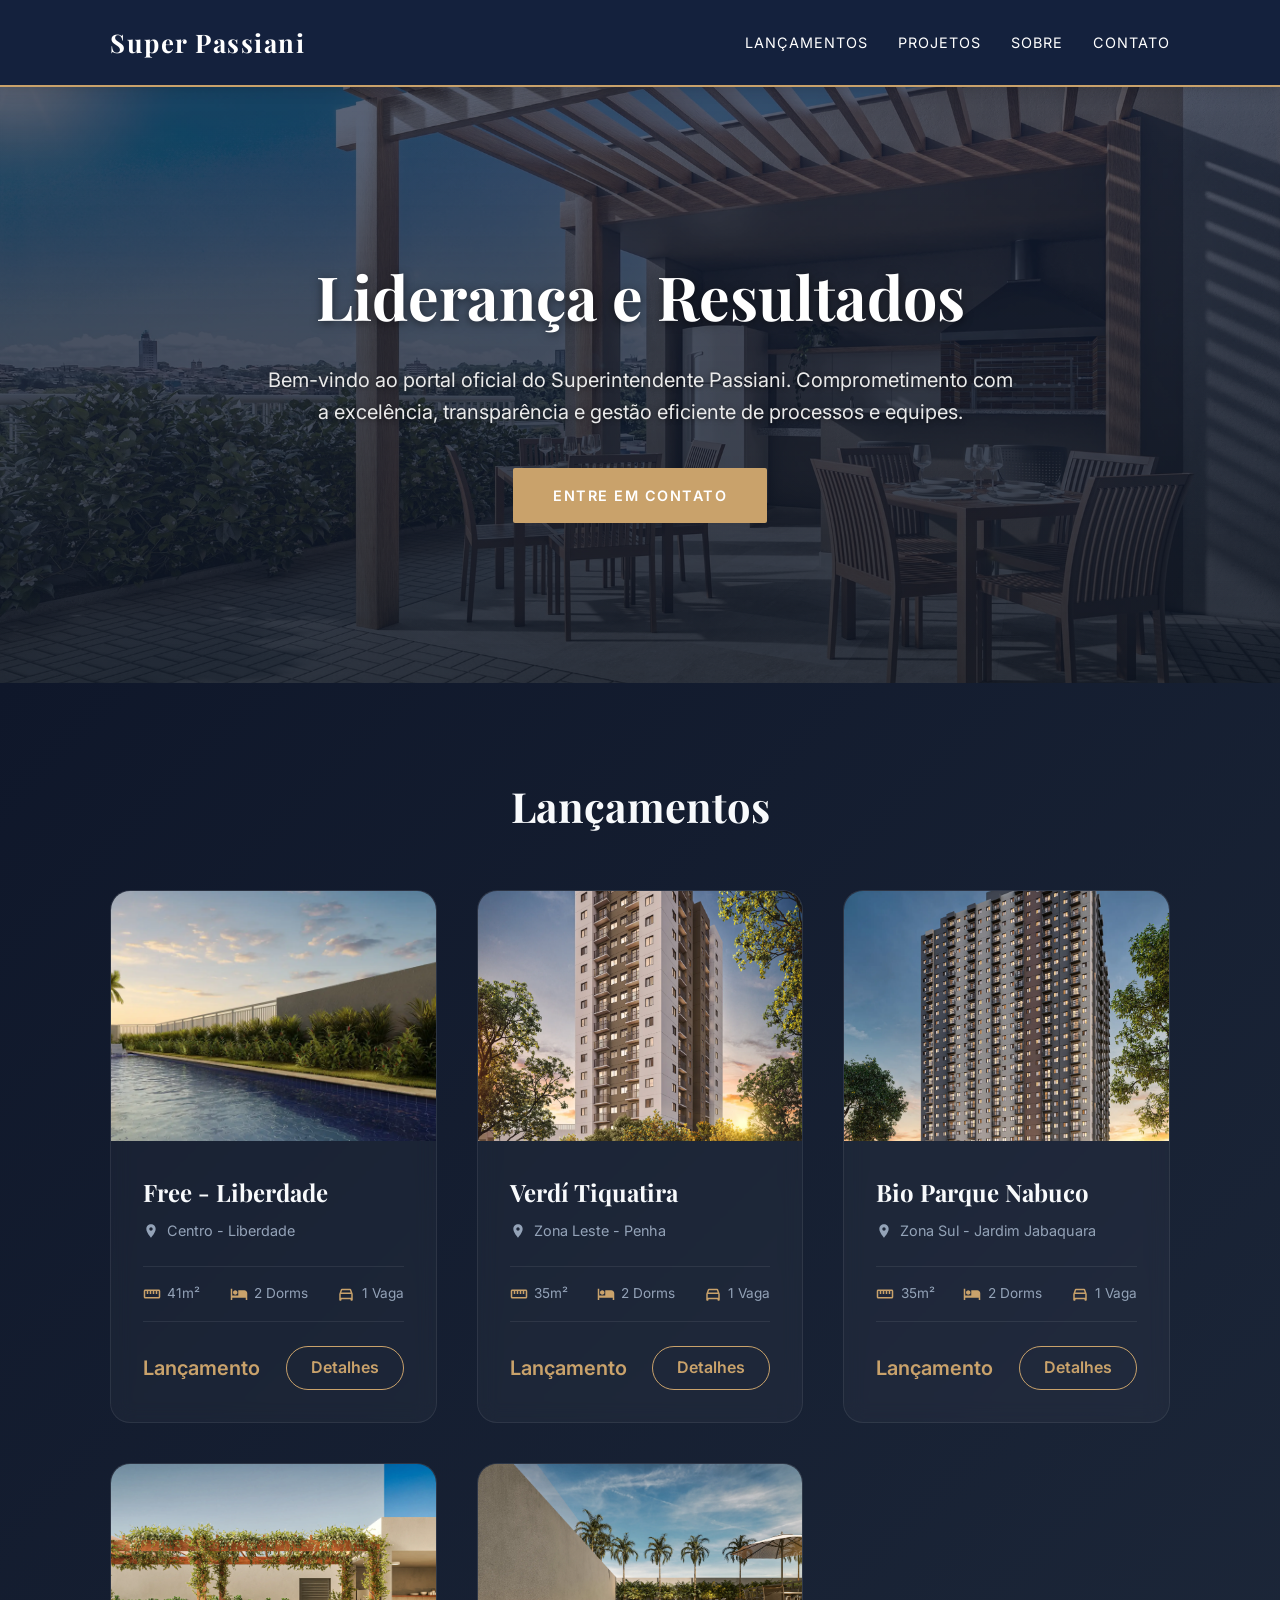
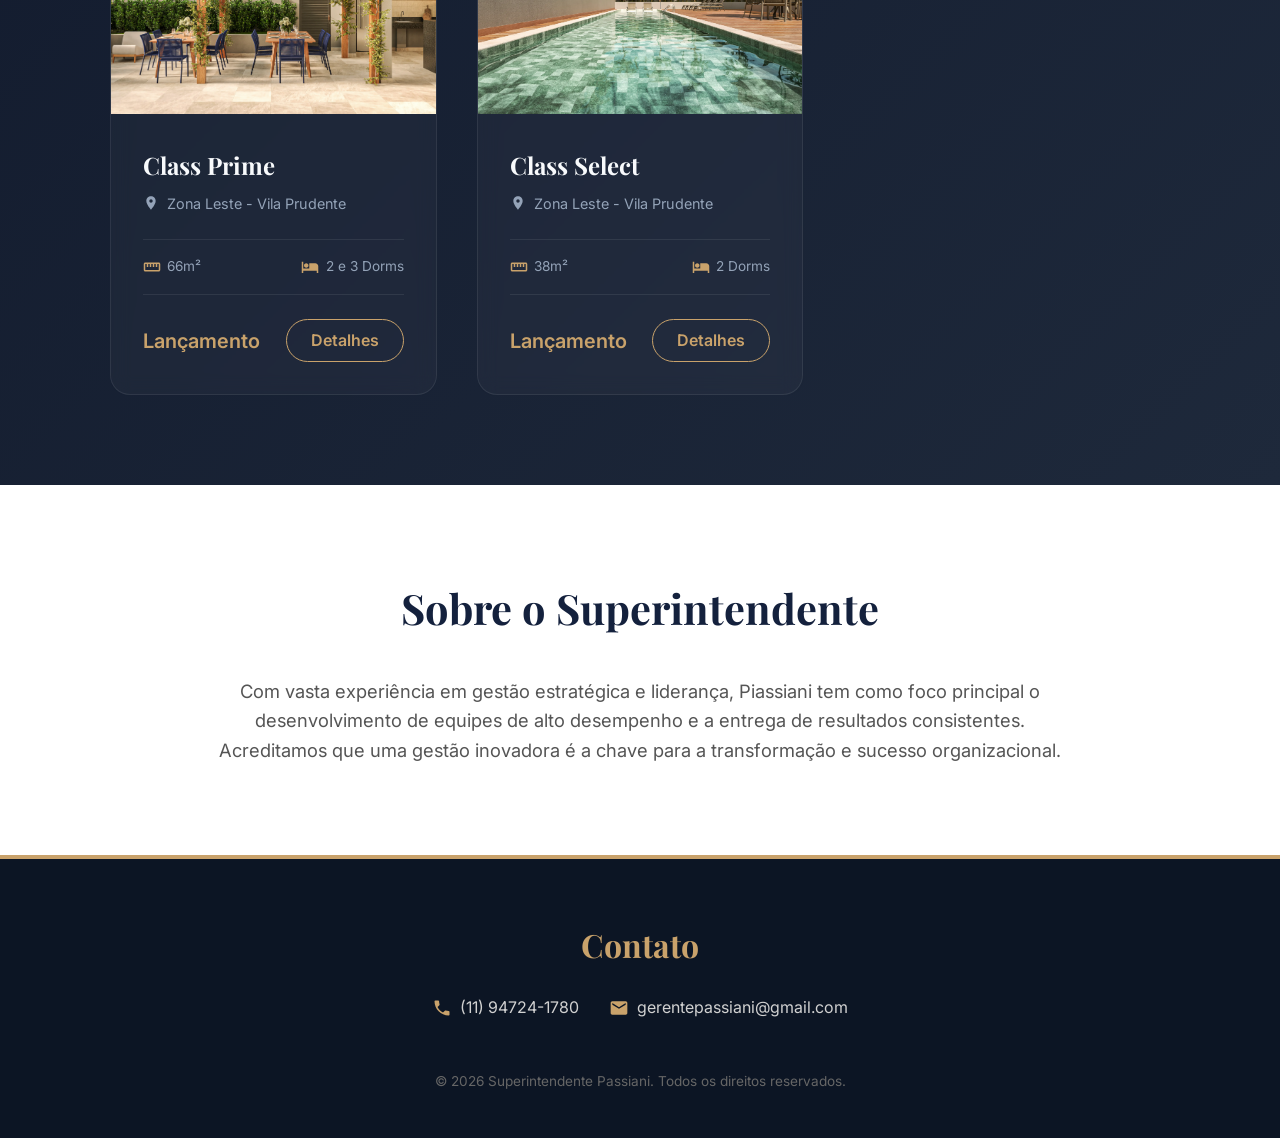
==== index.html @ 653f5a31 "Add email" ====
<!DOCTYPE html>
<html lang="pt-BR">
<head>
    <meta charset="UTF-8">
    <meta name="viewport" content="width=device-width, initial-scale=1.0">
    <title>Superintendente Passiani</title>
    <!-- Fonte moderna e profissional do Google Fonts -->
    <link href="https://fonts.googleapis.com/css2?family=Inter:wght@300;400;600;700&display=swap" rel="stylesheet">
    <link rel="stylesheet" href="css/style.css">

    <script>window.va = window.va || function () { (window.vaq = window.vaq || []).push(arguments); };</script>
    <script defer src="/_vercel/insights/script.js"></script>
</head>
<body>
    
    <header class="header">
        <div class="container">
            <div class="logo">
                <a href="index.html" style="color: inherit; text-decoration: none;">Super Passiani</a>
            </div>
            <nav class="nav">
                <ul>
                    <li><a href="#lancamentos">Lançamentos</a></li>
                    <li><a href="projetos.html">Projetos</a></li>
                    <li><a href="#sobre">Sobre</a></li>
                    <li><a href="https://wa.me/5511947241780" target="_blank">Contato</a></li>
                </ul>
            </nav>
        </div>
    </header>

    <main>
        <section id="inicio" class="hero">
            <div class="container">
                <h1>Liderança e Resultados</h1>
                <p>Bem-vindo ao portal oficial do Superintendente Passiani. Comprometimento com a excelência, transparência e gestão eficiente de processos e equipes.</p>
                <a href="https://wa.me/5511999999999" target="_blank" class="btn">Entre em Contato</a>
            </div>
        </section>

        <section id="lancamentos" class="releases">
            <div class="container">
                <h2>Lançamentos</h2>
                <div class="naaby-grid">
                <!-- Card 1 -->
                <div class="naaby-card">
                    <div style="overflow: hidden;">
                        <img src="assets/img/freeLiberdade/04.webp" alt="Residencial Bosque das Araucárias" class="naaby-card-img">
                    </div>
                    <div class="naaby-card-content">
                        <h3 class="naaby-card-title">Free - Liberdade</h3>
                        <div class="naaby-card-location">
                            <svg viewBox="0 0 24 24" width="16" height="16" fill="currentColor"><path d="M12 2C8.13 2 5 5.13 5 9c0 5.25 7 13 7 13s7-7.75 7-13c0-3.87-3.13-7-7-7zm0 9.5c-1.38 0-2.5-1.12-2.5-2.5s1.12-2.5 2.5-2.5 2.5 1.12 2.5 2.5-1.12 2.5-2.5 2.5z"/></svg>
                            Centro - Liberdade
                        </div>
                        <div class="naaby-card-features">
                            <div class="naaby-feature">
                                <svg viewBox="0 0 24 24"><path d="M21 6H3c-1.1 0-2 .9-2 2v8c0 1.1.9 2 2 2h18c1.1 0 2-.9 2-2V8c0-1.1-.9-2-2-2zm0 10H3V8h2v4h2V8h2v4h2V8h2v4h2V8h2v4h2V8h2v10z"/></svg>
                                41m²
                            </div>
                            <div class="naaby-feature">
                                <svg viewBox="0 0 24 24"><path d="M7 13c1.66 0 3-1.34 3-3S8.66 7 7 7s-3 1.34-3 3 1.34 3 3 3zm12-6h-8v7H3V5H1v15h2v-3h18v3h2v-9c0-2.21-1.79-4-4-4z"/></svg>
                                2 Dorms
                            </div>
                            <div class="naaby-feature">
                                <svg viewBox="0 0 24 24"><path d="M18.92 6.01C18.72 5.42 18.16 5 17.5 5h-11c-.66 0-1.21.42-1.42 1.01L3 12v8c0 .55.45 1 1 1h1c.55 0 1-.45 1-1v-1h12v1c0 .55.45 1 1 1h1c.55 0 1-.45 1-1v-8l-2.08-5.99zM6.85 7h10.29l1.08 3.11H5.77L6.85 7zM19 17H5v-5h14v5z"/></svg>
                                1 Vaga
                            </div>
                        </div>
                        <div class="naaby-card-footer">
                            <div class="naaby-price">Lançamento</div>
                            <a href="projetos/free-liberdade.html" class="btn-outline stretched-link">Detalhes</a>
                        </div>
                    </div>
                </div>

                <div class="naaby-card">
                    <div style="overflow: hidden;">
                        <img src="assets/img/verdiTiquatira/02.webp" alt="Residencial Bosque das Araucárias" class="naaby-card-img">
                    </div>
                    <div class="naaby-card-content">
                        <h3 class="naaby-card-title">Verdí Tiquatira</h3>
                        <div class="naaby-card-location">
                            <svg viewBox="0 0 24 24" width="16" height="16" fill="currentColor"><path d="M12 2C8.13 2 5 5.13 5 9c0 5.25 7 13 7 13s7-7.75 7-13c0-3.87-3.13-7-7-7zm0 9.5c-1.38 0-2.5-1.12-2.5-2.5s1.12-2.5 2.5-2.5 2.5 1.12 2.5 2.5-1.12 2.5-2.5 2.5z"/></svg>
                            Zona Leste - Penha
                        </div>
                        <div class="naaby-card-features">
                            <div class="naaby-feature">
                                <svg viewBox="0 0 24 24"><path d="M21 6H3c-1.1 0-2 .9-2 2v8c0 1.1.9 2 2 2h18c1.1 0 2-.9 2-2V8c0-1.1-.9-2-2-2zm0 10H3V8h2v4h2V8h2v4h2V8h2v4h2V8h2v4h2V8h2v10z"/></svg>
                                35m²
                            </div>
                            <div class="naaby-feature">
                                <svg viewBox="0 0 24 24"><path d="M7 13c1.66 0 3-1.34 3-3S8.66 7 7 7s-3 1.34-3 3 1.34 3 3 3zm12-6h-8v7H3V5H1v15h2v-3h18v3h2v-9c0-2.21-1.79-4-4-4z"/></svg>
                                2 Dorms
                            </div>
                            <div class="naaby-feature">
                                <svg viewBox="0 0 24 24"><path d="M18.92 6.01C18.72 5.42 18.16 5 17.5 5h-11c-.66 0-1.21.42-1.42 1.01L3 12v8c0 .55.45 1 1 1h1c.55 0 1-.45 1-1v-1h12v1c0 .55.45 1 1 1h1c.55 0 1-.45 1-1v-8l-2.08-5.99zM6.85 7h10.29l1.08 3.11H5.77L6.85 7zM19 17H5v-5h14v5z"/></svg>
                                1 Vaga
                            </div>
                        </div>
                        <div class="naaby-card-footer">
                            <div class="naaby-price">Lançamento</div>
                            <a href="#" class="btn-outline stretched-link">Detalhes</a>
                        </div>
                    </div>
                </div>

                <div class="naaby-card">
                    <div style="overflow: hidden;">
                        <img src="assets/img/bioParqueNabuco/01.webp" alt="Residencial Bosque das Araucárias" class="naaby-card-img">
                    </div>
                    <div class="naaby-card-content">
                        <h3 class="naaby-card-title">Bio Parque Nabuco</h3>
                        <div class="naaby-card-location">
                            <svg viewBox="0 0 24 24" width="16" height="16" fill="currentColor"><path d="M12 2C8.13 2 5 5.13 5 9c0 5.25 7 13 7 13s7-7.75 7-13c0-3.87-3.13-7-7-7zm0 9.5c-1.38 0-2.5-1.12-2.5-2.5s1.12-2.5 2.5-2.5 2.5 1.12 2.5 2.5-1.12 2.5-2.5 2.5z"/></svg>
                            Zona Sul - Jardim Jabaquara
                        </div>
                        <div class="naaby-card-features">
                            <div class="naaby-feature">
                                <svg viewBox="0 0 24 24"><path d="M21 6H3c-1.1 0-2 .9-2 2v8c0 1.1.9 2 2 2h18c1.1 0 2-.9 2-2V8c0-1.1-.9-2-2-2zm0 10H3V8h2v4h2V8h2v4h2V8h2v4h2V8h2v4h2V8h2v10z"/></svg>
                                35m²
                            </div>
                            <div class="naaby-feature">
                                <svg viewBox="0 0 24 24"><path d="M7 13c1.66 0 3-1.34 3-3S8.66 7 7 7s-3 1.34-3 3 1.34 3 3 3zm12-6h-8v7H3V5H1v15h2v-3h18v3h2v-9c0-2.21-1.79-4-4-4z"/></svg>
                                2 Dorms
                            </div>
                            <div class="naaby-feature">
                                <svg viewBox="0 0 24 24"><path d="M18.92 6.01C18.72 5.42 18.16 5 17.5 5h-11c-.66 0-1.21.42-1.42 1.01L3 12v8c0 .55.45 1 1 1h1c.55 0 1-.45 1-1v-1h12v1c0 .55.45 1 1 1h1c.55 0 1-.45 1-1v-8l-2.08-5.99zM6.85 7h10.29l1.08 3.11H5.77L6.85 7zM19 17H5v-5h14v5z"/></svg>
                                1 Vaga
                            </div>
                        </div>
                        <div class="naaby-card-footer">
                            <div class="naaby-price">Lançamento</div>
                            <a href="#" class="btn-outline stretched-link">Detalhes</a>
                        </div>
                    </div>
                </div>

                <!-- Card 2 -->
                <div class="naaby-card">
                    <div style="overflow: hidden;">
                        <img src="assets/img/classPrime/01.webp" alt="Edifício Horizonte" class="naaby-card-img">
                    </div>
                    <div class="naaby-card-content">
                        <h3 class="naaby-card-title">Class Prime</h3>
                        <div class="naaby-card-location">
                            <svg viewBox="0 0 24 24" width="16" height="16" fill="currentColor"><path d="M12 2C8.13 2 5 5.13 5 9c0 5.25 7 13 7 13s7-7.75 7-13c0-3.87-3.13-7-7-7zm0 9.5c-1.38 0-2.5-1.12-2.5-2.5s1.12-2.5 2.5-2.5 2.5 1.12 2.5 2.5-1.12 2.5-2.5 2.5z"/></svg>
                            Zona Leste - Vila Prudente
                        </div>
                        <div class="naaby-card-features">
                            <div class="naaby-feature">
                                <svg viewBox="0 0 24 24"><path d="M21 6H3c-1.1 0-2 .9-2 2v8c0 1.1.9 2 2 2h18c1.1 0 2-.9 2-2V8c0-1.1-.9-2-2-2zm0 10H3V8h2v4h2V8h2v4h2V8h2v4h2V8h2v4h2V8h2v10z"/></svg>
                                66m²
                            </div>
                            <div class="naaby-feature">
                                <svg viewBox="0 0 24 24"><path d="M7 13c1.66 0 3-1.34 3-3S8.66 7 7 7s-3 1.34-3 3 1.34 3 3 3zm12-6h-8v7H3V5H1v15h2v-3h18v3h2v-9c0-2.21-1.79-4-4-4z"/></svg>
                                2 e 3 Dorms
                            </div>
                        </div>
                        <div class="naaby-card-footer">
                            <div class="naaby-price">Lançamento</div>
                            <a href="#" class="btn-outline stretched-link">Detalhes</a>
                        </div>
                    </div>
                </div>

                <!-- Card 3 -->
                <div class="naaby-card">
                    <div style="overflow: hidden;">
                        <img src="assets/img/classSelect/03.webp" alt="Vila das Flores" class="naaby-card-img">
                    </div>
                    <div class="naaby-card-content">
                        <h3 class="naaby-card-title">Class Select</h3>
                        <div class="naaby-card-location">
                            <svg viewBox="0 0 24 24" width="16" height="16" fill="currentColor"><path d="M12 2C8.13 2 5 5.13 5 9c0 5.25 7 13 7 13s7-7.75 7-13c0-3.87-3.13-7-7-7zm0 9.5c-1.38 0-2.5-1.12-2.5-2.5s1.12-2.5 2.5-2.5 2.5 1.12 2.5 2.5-1.12 2.5-2.5 2.5z"/></svg>
                            Zona Leste - Vila Prudente
                        </div>
                        <div class="naaby-card-features">
                            <div class="naaby-feature">
                                <svg viewBox="0 0 24 24"><path d="M21 6H3c-1.1 0-2 .9-2 2v8c0 1.1.9 2 2 2h18c1.1 0 2-.9 2-2V8c0-1.1-.9-2-2-2zm0 10H3V8h2v4h2V8h2v4h2V8h2v4h2V8h2v4h2V8h2v10z"/></svg>
                                38m²
                            </div>
                            <div class="naaby-feature">
                                <svg viewBox="0 0 24 24"><path d="M7 13c1.66 0 3-1.34 3-3S8.66 7 7 7s-3 1.34-3 3 1.34 3 3 3zm12-6h-8v7H3V5H1v15h2v-3h18v3h2v-9c0-2.21-1.79-4-4-4z"/></svg>
                                2 Dorms
                            </div>
                        </div>
                        <div class="naaby-card-footer">
                            <div class="naaby-price">Lançamento</div>
                            <a href="#" class="btn-outline stretched-link">Detalhes</a>
                        </div>
                    </div>
                </div>
            </div>
            </div>
        </section>

        <section id="sobre" class="about">
            <div class="container">
                <h2>Sobre o Superintendente</h2>
                <div class="about-content">
                    <p>Com vasta experiência em gestão estratégica e liderança, Piassiani tem como foco principal o desenvolvimento de equipes de alto desempenho e a entrega de resultados consistentes. Acreditamos que uma gestão inovadora é a chave para a transformação e sucesso organizacional.</p>
                </div>
            </div>
        </section>
    </main>

    <footer id="contato" class="footer">
        <div class="container">
            <h2>Contato</h2>
            <div style="display: flex; justify-content: center; align-items: center; gap: 30px; flex-wrap: wrap; margin-bottom: 20px;">
                <div style="display: flex; align-items: center; gap: 8px;">
                    <svg viewBox="0 0 24 24" width="20" height="20" fill="#C9A26B"><path d="M6.62 10.79c1.44 2.83 3.76 5.14 6.59 6.59l2.2-2.2c.27-.27.67-.36 1.02-.24 1.12.37 2.33.57 3.57.57.55 0 1 .45 1 1V20c0 .55-.45 1-1 1-9.39 0-17-7.61-17-17 0-.55.45-1 1-1h3.5c.55 0 1 .45 1 1 0 1.25.2 2.45.57 3.57.11.35.03.74-.25 1.02l-2.2 2.2z"/></svg>
                    <a href="https://wa.me/5511947241780" target="_blank" rel="noopener noreferrer" style="color: #d1d1d1; text-decoration: none;">(11) 94724-1780</a>
                </div>
                <div style="display: flex; align-items: center; gap: 8px;">
                    <svg viewBox="0 0 24 24" width="20" height="20" fill="#C9A26B"><path d="M20 4H4c-1.1 0-1.99.9-1.99 2L2 18c0 1.1.9 2 2 2h16c1.1 0 2-.9 2-2V6c0-1.1-.9-2-2-2zm0 4l-8 5-8-5V6l8 5 8-5v2z"/></svg>
                    <a href="mailto:gerentepassiani@gmail.com" style="color: #d1d1d1; text-decoration: none;">gerentepassiani@gmail.com</a>
                </div>
            </div>
            <p>&copy; 2026 Superintendente Passiani. Todos os direitos reservados.</p>
        </div>
    </footer>

    <script src="js/script.js"></script>
</body>
</html>
---- css/style.css ----
@import url('https://fonts.googleapis.com/css2?family=Playfair+Display:ital,wght@0,500;0,600;0,700;1,500&display=swap');

/* Reset básico */
* {
    margin: 0;
    padding: 0;
    box-sizing: border-box;
}

html {
    scroll-behavior: smooth;
}

body {
    font-family: 'Inter', sans-serif;
    background-color: #f9f9f9;
    color: #333;
    line-height: 1.6;
}

h1, h2, h3, .logo {
    font-family: 'Playfair Display', serif;
}

/* Container Global para limitar a largura da página */
.container {
    max-width: 1100px;
    margin: 0 auto;
    padding: 0 20px;
}

/* Header & Navegação */
.header {
    background-color: #14213d; /* Azul mais profundo, sofisticado */
    color: #ffffff;
    padding: 22px 0;
    position: sticky;
    top: 0;
    z-index: 100;
    box-shadow: 0 2px 15px rgba(0,0,0,0.15);
    border-bottom: 2px solid #C9A26B; /* Detalhe dourado clássico */
}

.header .container {
    display: flex;
    justify-content: space-between;
    align-items: center;
}

.header .logo {
    font-size: 1.6rem;
    font-weight: 700;
    letter-spacing: 1.5px;
    color: #ffffff;
}

.nav ul {
    list-style: none;
    display: flex;
    gap: 30px;
}

.nav a {
    color: #ffffff;
    text-decoration: none;
    font-weight: 400;
    font-size: 0.9rem;
    text-transform: uppercase;
    letter-spacing: 1px;
    transition: color 0.3s;
}

.nav a:hover {
    color: #C9A26B; /* Dourado luxuoso */
}

/* Seção Inicial (Hero) */
.hero {
    /* Imagem de fundo arquitetônica com um overlay escuro (azul marinho) para garantir a leitura do texto */
    background: linear-gradient(rgba(20, 33, 61, 0.7), rgba(12, 21, 36, 0.85)),
                url('../assets/img/landingPage/cabecalhoImg.webp') center center / cover no-repeat;
    padding: 160px 0; /* Aumentei um pouco o respiro para destacar mais a imagem */
    text-align: center;
}

.hero h1 {
    font-size: 3.8rem;
    color: #ffffff; /* Título em branco para contrastar com o fundo escuro da imagem */
    margin-bottom: 20px;
    font-weight: 700;
    text-shadow: 0 2px 10px rgba(0,0,0,0.5); /* Sombra para o texto saltar da imagem */
}

.hero p {
    font-size: 1.25rem;
    color: #eaeaea; /* Parágrafo em tom claro */
    max-width: 750px;
    margin: 0 auto 40px auto;
    text-shadow: 0 1px 5px rgba(0,0,0,0.5);
}

/* Botão padrão */
.btn {
    display: inline-block;
    background-color: #C9A26B;
    color: #fff;
    padding: 16px 40px;
    text-decoration: none;
    border-radius: 2px; /* Bordas mais retas, padrão arquitetônico */
    font-weight: 600;
    text-transform: uppercase;
    letter-spacing: 1.5px;
    font-size: 0.9rem;
    transition: background-color 0.3s, transform 0.2s;
}

.btn:hover {
    background-color: #b58d56;
    transform: translateY(-2px);
}

/* Seções Gerais */
.about, .services, .releases {
    padding: 90px 0;
    text-align: center;
}

.about {
    background-color: #ffffff;
}

.about h2, .services h2, .releases h2 {
    font-size: 2.6rem;
    color: #14213d;
    margin-bottom: 35px;
}

.about p {
    max-width: 850px;
    margin: 0 auto;
    font-size: 1.15rem;
    color: #555;
}

/* Seção de Áreas de Atuação (Cards) */
.services {
    background-color: #f4f3ef;
}

.cards {
    display: flex;
    flex-wrap: wrap;
    gap: 30px;
    justify-content: center;
    margin-top: 50px;
}

.card {
    background-color: #ffffff;
    border: 1px solid #e5e5e5;
    border-radius: 2px;
    padding: 40px 30px;
    flex: 1;
    min-width: 280px;
    max-width: 340px;
    box-shadow: 0 4px 15px rgba(0,0,0,0.03);
    transition: transform 0.3s, box-shadow 0.3s;
}

.card:hover {
    transform: translateY(-5px);
    box-shadow: 0 10px 25px rgba(0,0,0,0.08);
}

.card h3 {
    color: #14213d;
    margin-bottom: 20px;
    font-size: 1.4rem;
}

.card p {
    color: #666;
    font-size: 1rem;
}

/* Seção de Lançamentos Imobiliários (Estilo Naaby) */
.releases {
    background: linear-gradient(135deg, #0f172a 0%, #1e293b 100%);
    padding: 90px 0;
    text-align: left;
}

.releases h2 {
    color: #f8fafc; /* Título claro para contrastar no fundo escuro */
    text-align: center;
}

.naaby-grid {
    display: grid;
    grid-template-columns: repeat(auto-fit, minmax(320px, 1fr));
    gap: 2.5rem;
    margin-top: 50px;
}

/* Card Styling (Glassmorphism) */
.naaby-card {
    position: relative;
    background: rgba(255, 255, 255, 0.03);
    border: 1px solid rgba(255, 255, 255, 0.08);
    border-radius: 20px;
    overflow: hidden;
    transition: transform 0.4s ease, box-shadow 0.4s ease;
    backdrop-filter: blur(10px);
    text-align: left;
}

.naaby-card:hover {
    transform: translateY(-10px);
    box-shadow: 0 20px 40px rgba(0, 0, 0, 0.3);
    border-color: rgba(212, 175, 55, 0.3);
}

.naaby-card-img {
    width: 100%;
    height: 250px;
    object-fit: cover;
    transition: transform 0.6s ease;
    display: block;
}

.naaby-card:hover .naaby-card-img {
    transform: scale(1.05);
}

.naaby-card-content {
    padding: 2rem;
    color: #f8fafc;
}

.naaby-card-title {
    font-size: 1.5rem;
    margin-bottom: 0.5rem;
    color: #f8fafc;
}

.naaby-card-location {
    color: #94a3b8;
    font-size: 0.9rem;
    margin-bottom: 1.5rem;
    display: flex;
    align-items: center;
    gap: 0.5rem;
    font-family: 'Inter', sans-serif;
}

.naaby-card-features {
    display: flex;
    gap: 0.8rem; /* Espaço reduzido para caber tudo com folga */
    margin-bottom: 1.5rem;
    border-top: 1px solid rgba(255, 255, 255, 0.08);
    border-bottom: 1px solid rgba(255, 255, 255, 0.08);
    padding: 1rem 0;
    justify-content: space-between; /* Distribui os itens pela largura do card */
}

.naaby-feature {
    display: flex;
    align-items: center;
    gap: 0.4rem;
    color: #94a3b8;
    font-size: 0.85rem; /* Ajuste suave para garantir encaixe perfeito */
    font-family: 'Inter', sans-serif;
    white-space: nowrap; /* Impede absolutamente que o texto vá para a linha de baixo do ícone */
}

.naaby-feature svg {
    width: 18px;
    height: 18px;
    fill: #C9A26B; /* Mantive o dourado que definimos para o Passiani */
}

.naaby-card-footer {
    display: flex;
    justify-content: space-between;
    align-items: center;
}

.naaby-price {
    font-size: 1.25rem;
    font-weight: 600;
    color: #C9A26B;
}

.btn-outline {
    background: transparent;
    color: #C9A26B;
    border: 1px solid #C9A26B;
    padding: 0.5rem 1.5rem;
    border-radius: 50px;
    text-decoration: none;
    transition: all 0.3s ease;
    font-family: 'Inter', sans-serif;
    font-weight: 600;
}

.btn-outline:hover {
    background: #C9A26B;
    color: #000;
}

/* Classe para esticar o link por todo o card */
.stretched-link::after {
    position: absolute;
    top: 0;
    right: 0;
    bottom: 0;
    left: 0;
    z-index: 1;
    content: "";
}

.naaby-card:hover {
    cursor: pointer;
}

/* Footer (Contato) */
.footer {
    background-color: #0c1524; /* Azul quase preto */
    color: #fff;
    text-align: center;
    padding: 60px 0 30px 0;
    border-top: 4px solid #C9A26B; /* Faixa dourada separadora */
}

.footer h2 {
    margin-bottom: 25px;
    font-size: 2rem;
    color: #C9A26B;
}

.footer p {
    font-size: 1rem;
    color: #d1d1d1;
    margin-bottom: 15px;
}

.footer p:last-child {
    margin-top: 50px;
    font-size: 0.85rem;
    color: #666;
}

/* =========================================
   Responsividade (Mobile & Tablets)
   ========================================= */
@media (max-width: 768px) {
    /* Header e Menu de Navegação */
    .header {
        padding: 15px 0;
    }
    .header .container {
        flex-direction: column;
        gap: 12px;
    }
    .nav ul {
        flex-wrap: wrap;
        justify-content: center;
        gap: 15px;
    }
    .nav a {
        font-size: 0.85rem;
    }

    /* Seção Início (Hero) */
    .hero {
        padding: 100px 15px;
    }
    .hero h1 {
        font-size: 2.4rem;
        line-height: 1.2;
    }
    .hero p {
        font-size: 1rem;
        margin-bottom: 30px;
    }

    /* Espaçamentos e Títulos Gerais */
    .about, .services, .releases {
        padding: 60px 15px;
    }
    .about h2, .services h2, .releases h2 {
        font-size: 2rem;
        margin-bottom: 25px;
    }

    /* Cards de Áreas de Atuação */
    .cards {
        gap: 20px;
    }
    .card {
        min-width: 100%;
        padding: 30px 20px;
    }

    /* Cards Imobiliários (Lançamentos) */
    .naaby-grid {
        grid-template-columns: 1fr; /* 1 card por linha no celular */
        gap: 2rem;
    }
    .naaby-card-features {
        flex-wrap: wrap; /* Caso a tela seja extremamente pequena, os ícones se adaptam */
        justify-content: center;
        gap: 15px;
    }
    .naaby-card-footer {
        flex-direction: column; /* Coloca o botão embaixo do preço para facilitar o toque (touch) */
        gap: 15px;
        align-items: stretch;
        text-align: center;
    }
    .btn-outline {
        text-align: center;
    }

    /* Footer */
    .footer {
        padding: 40px 15px 20px 15px;
    }
    .footer h2 {
        font-size: 1.6rem;
    }
}
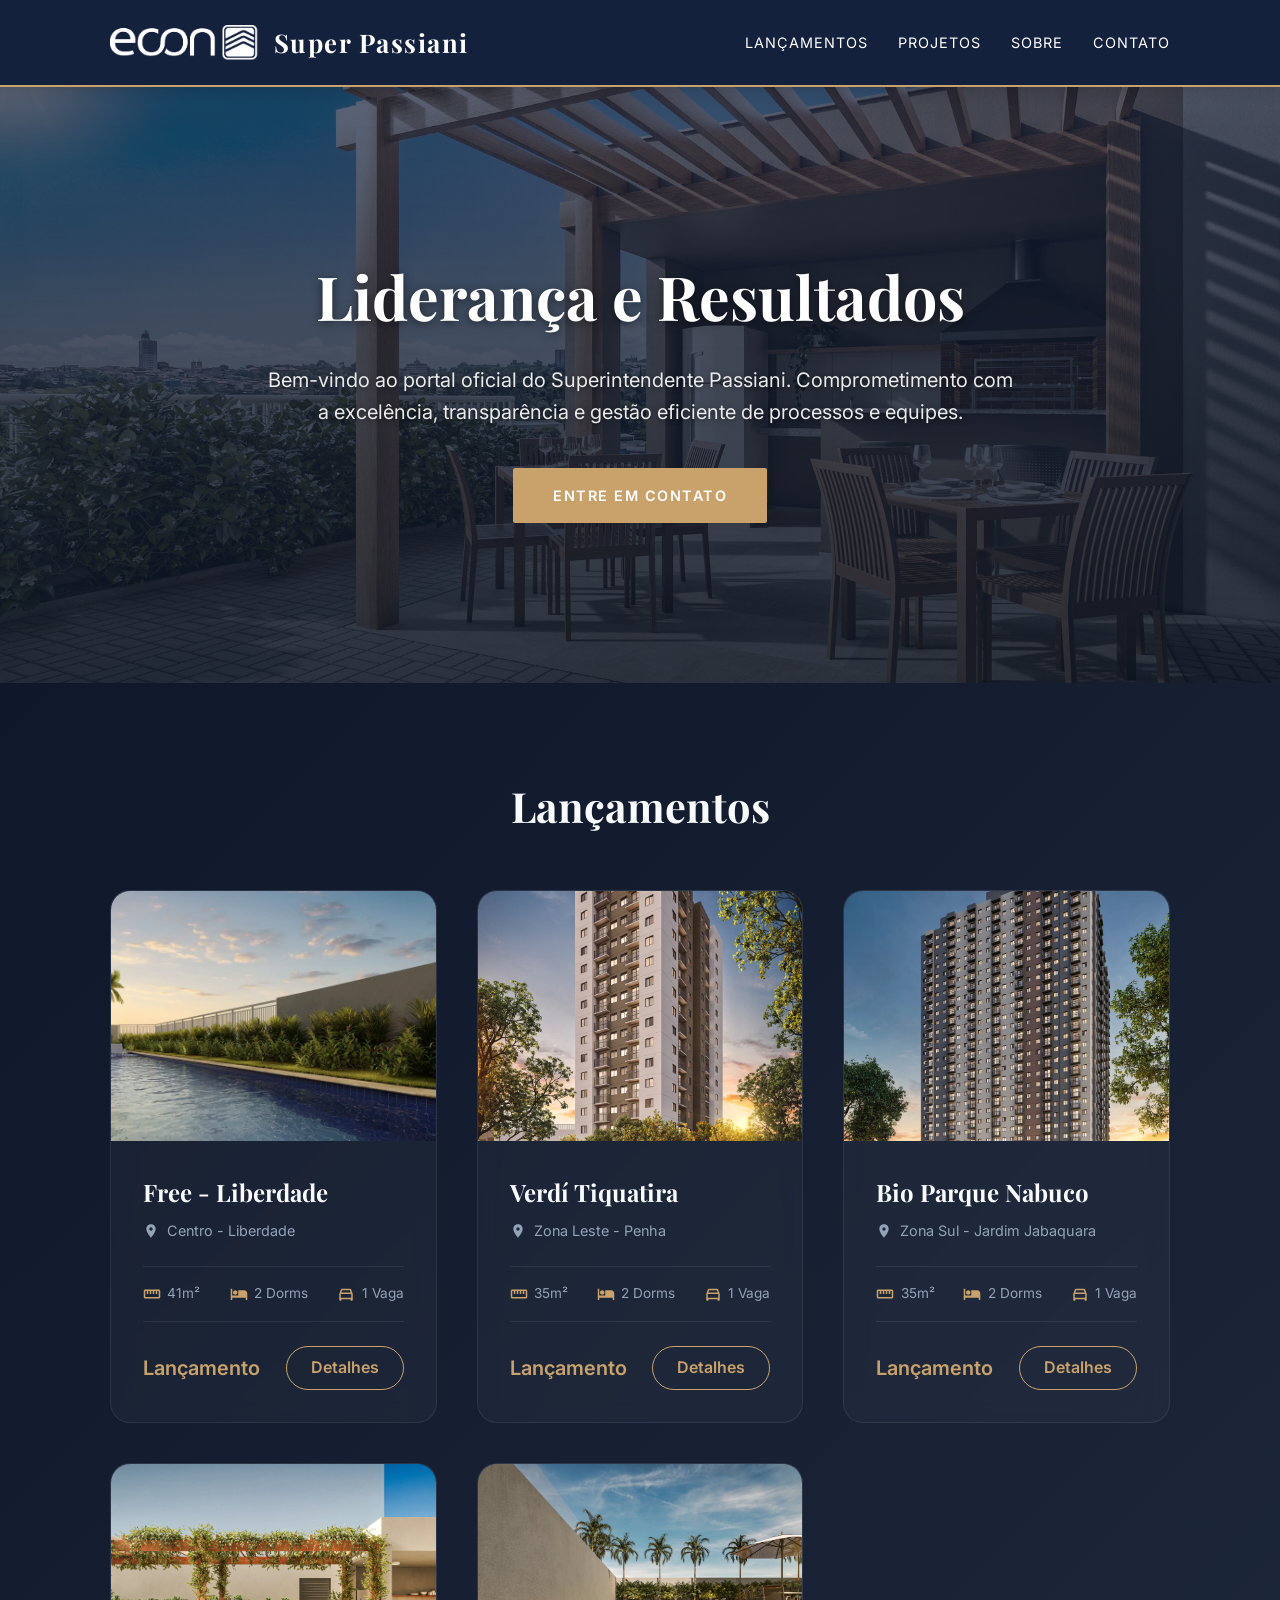
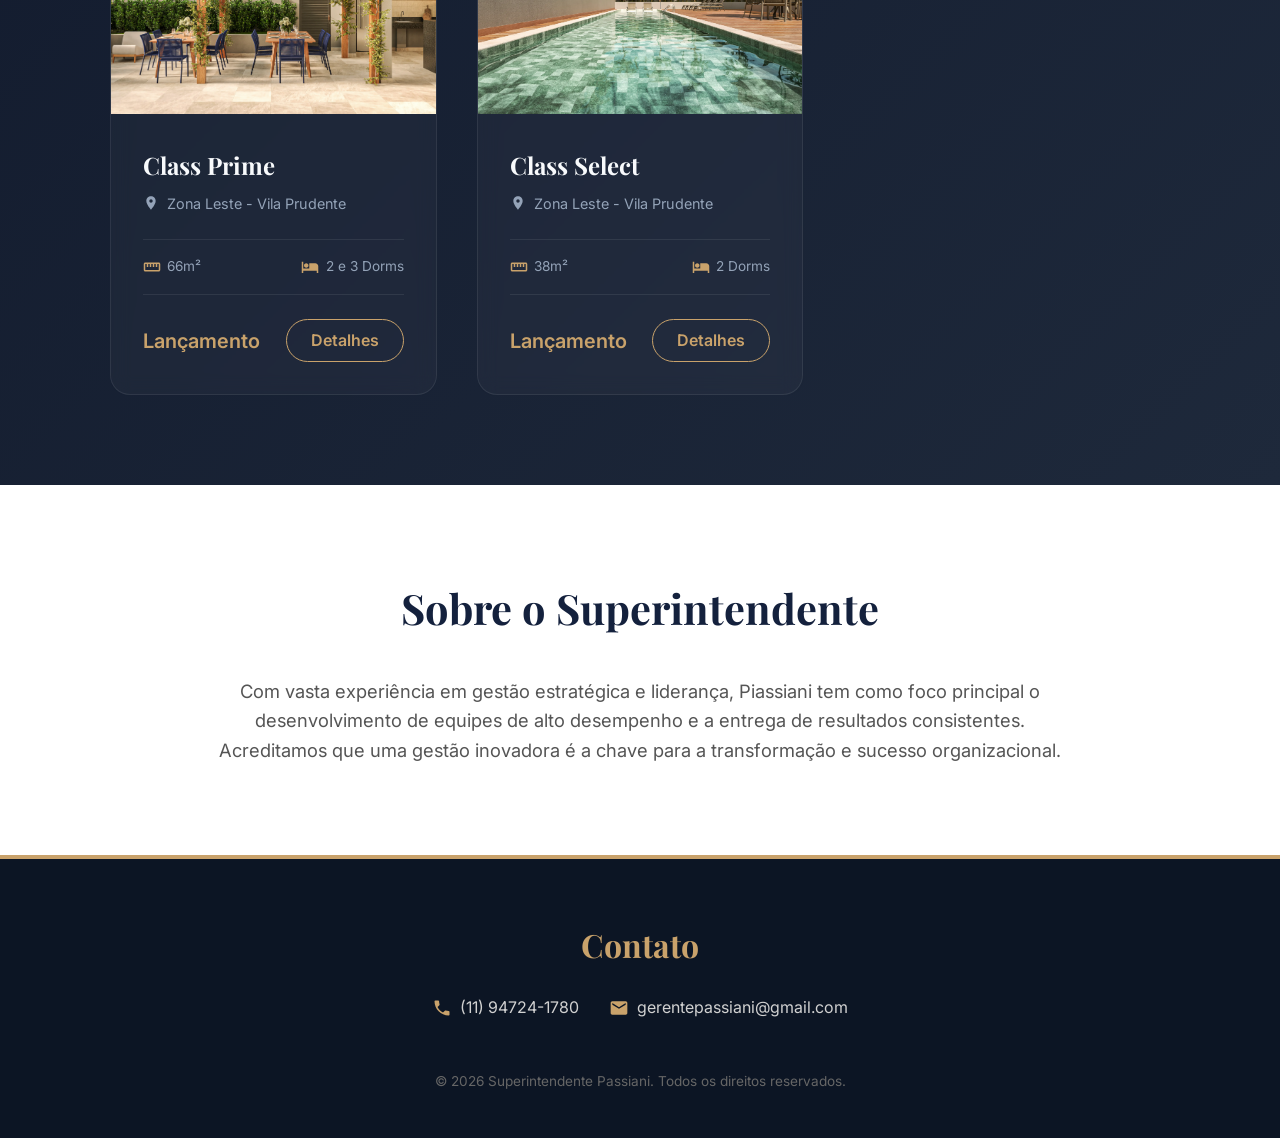
==== commit c9f17831: "Logo Econ" ====
--- a/index.html
+++ b/index.html
@@ -15,7 +15,8 @@
     
     <header class="header">
         <div class="container">
-            <div class="logo">
+            <div class="logo" style="display: flex; align-items: center; gap: 15px;">
+                <img src="assets/img/landingPage/logoEcon.webp" alt="Econ" style="height: 35px; width: auto;">
                 <a href="index.html" style="color: inherit; text-decoration: none;">Super Passiani</a>
             </div>
             <nav class="nav">
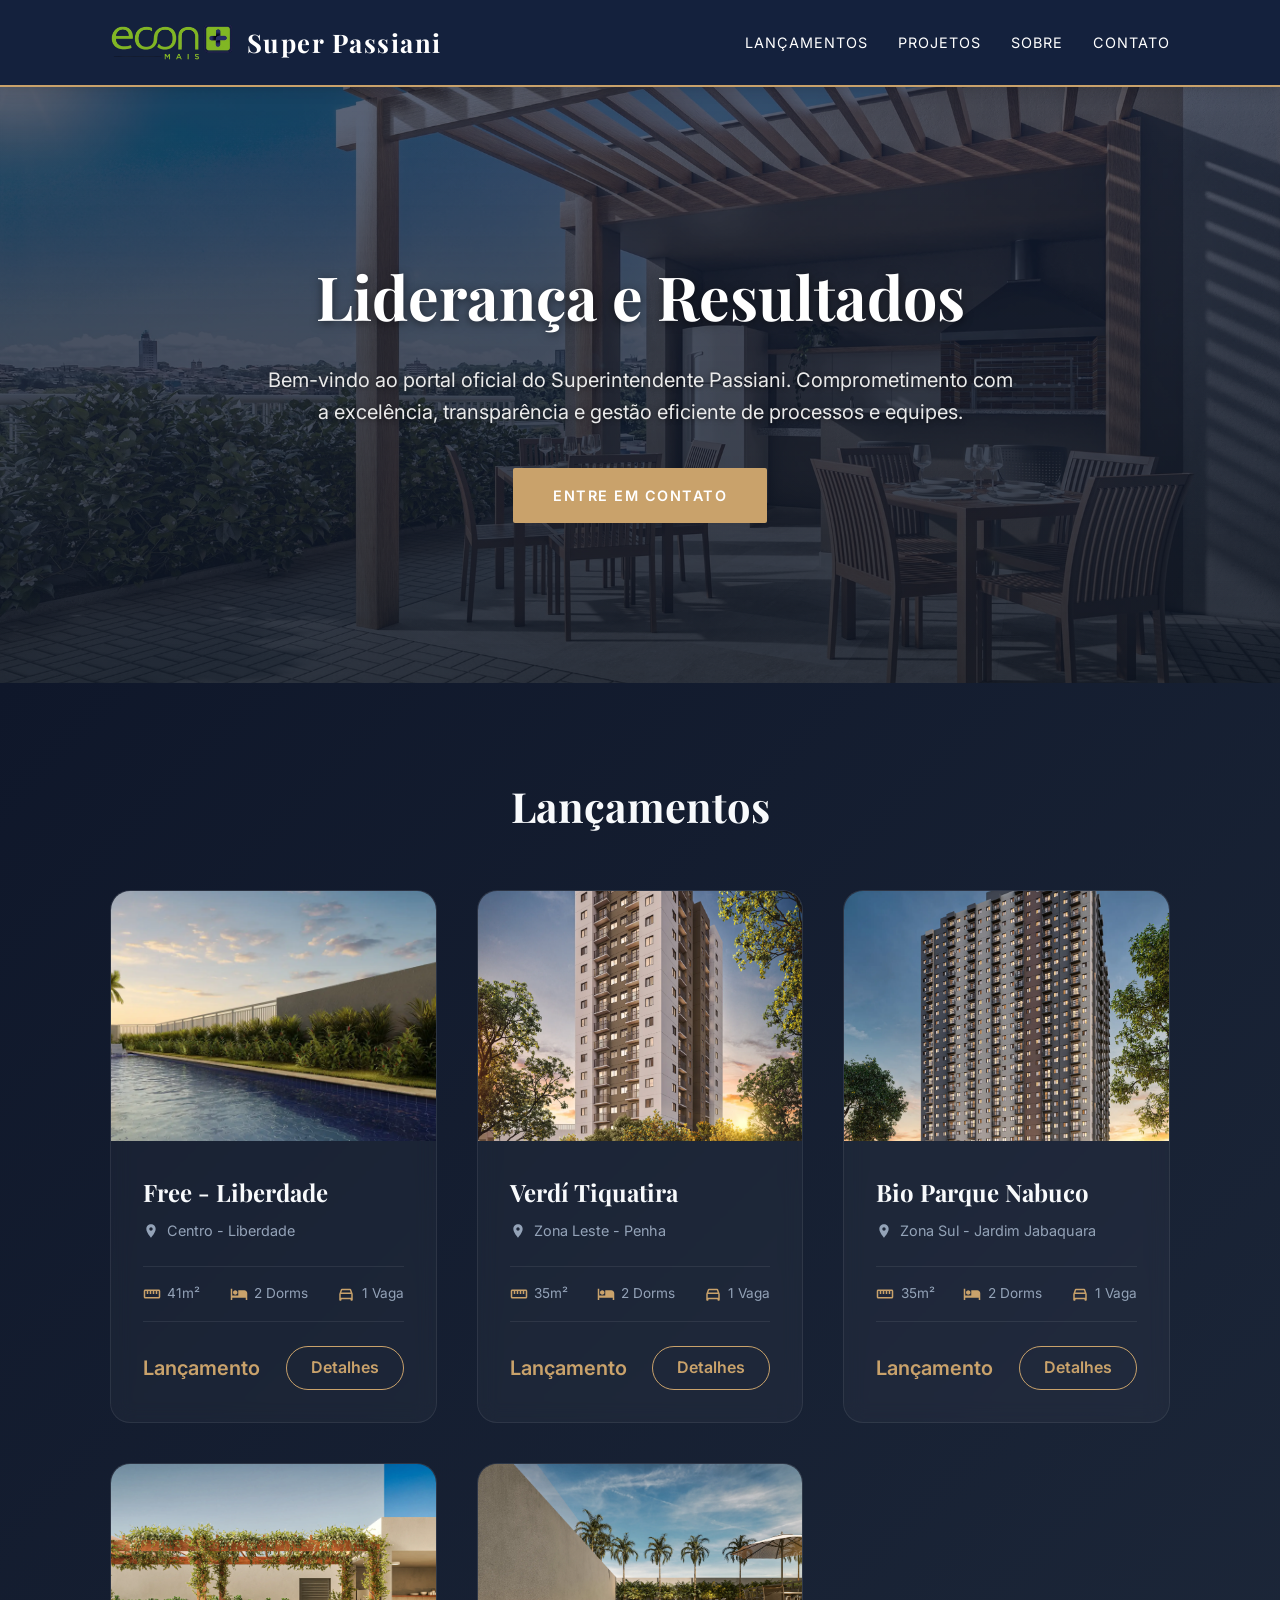
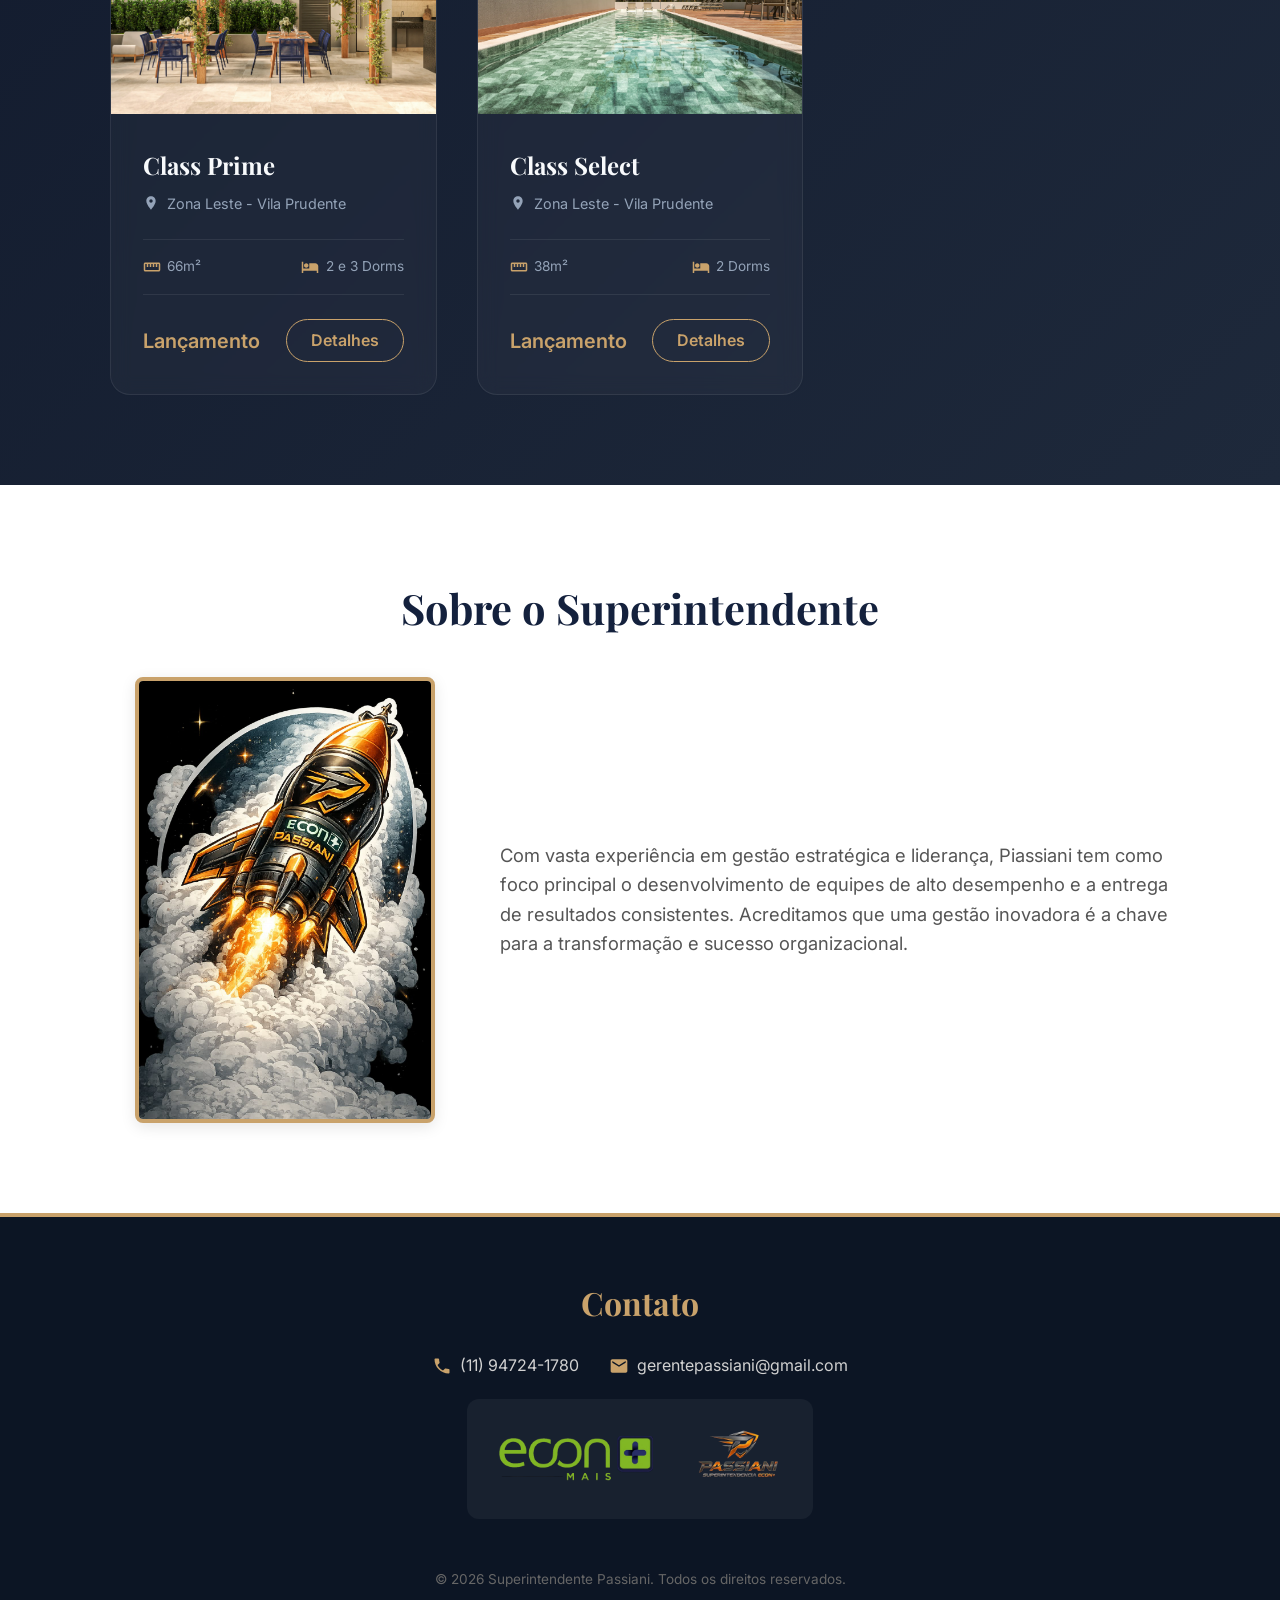
==== commit 2e818fee: "Logos no rodapé + foto no sobre" ====
--- a/index.html
+++ b/index.html
@@ -70,7 +70,7 @@
                         </div>
                         <div class="naaby-card-footer">
                             <div class="naaby-price">Lançamento</div>
-                            <a href="projetos/free-liberdade.html" class="btn-outline stretched-link">Detalhes</a>
+                            <a href="projetos/freeLiberdade.html" class="btn-outline stretched-link">Detalhes</a>
                         </div>
                     </div>
                 </div>
@@ -101,7 +101,7 @@
                         </div>
                         <div class="naaby-card-footer">
                             <div class="naaby-price">Lançamento</div>
-                            <a href="#" class="btn-outline stretched-link">Detalhes</a>
+                            <a href="/projetos/verdiTiquatira.html" class="btn-outline stretched-link">Detalhes</a>
                         </div>
                     </div>
                 </div>
@@ -199,8 +199,15 @@
         <section id="sobre" class="about">
             <div class="container">
                 <h2>Sobre o Superintendente</h2>
-                <div class="about-content">
-                    <p>Com vasta experiência em gestão estratégica e liderança, Piassiani tem como foco principal o desenvolvimento de equipes de alto desempenho e a entrega de resultados consistentes. Acreditamos que uma gestão inovadora é a chave para a transformação e sucesso organizacional.</p>
+                <div class="about-content" style="display: flex; flex-wrap: wrap; align-items: center; justify-content: center; gap: 40px; margin-top: 30px;">
+                    <div class="about-image" style="flex: 1 1 250px; max-width: 350px; display: flex; justify-content: center;">
+                        <div style="width: 100%; max-width: 300px; background-color: #f0f0f0; border-radius: 8px; overflow: hidden; border: 4px solid #C9A26B; box-shadow: 0 4px 15px rgba(0,0,0,0.1);">
+                            <img src="assets/img/landingPage/foguetePassiani.webp" alt="Foto Superintendente Piassiani" style="width: 100%; height: auto; display: block;">
+                        </div>
+                    </div>
+                    <div class="about-text" style="flex: 2 1 400px; text-align: left;">
+                        <p style="margin: 0;">Com vasta experiência em gestão estratégica e liderança, Piassiani tem como foco principal o desenvolvimento de equipes de alto desempenho e a entrega de resultados consistentes. Acreditamos que uma gestão inovadora é a chave para a transformação e sucesso organizacional.</p>
+                    </div>
                 </div>
             </div>
         </section>
@@ -219,6 +226,10 @@
                     <a href="mailto:gerentepassiani@gmail.com" style="color: #d1d1d1; text-decoration: none;">gerentepassiani@gmail.com</a>
                 </div>
             </div>
+            <div style="display: flex; justify-content: center; align-items: center; gap: 40px; margin-bottom: 30px; background-color: rgba(255,255,255,0.05); padding: 15px 30px; border-radius: 12px; max-width: max-content; margin-left: auto; margin-right: auto;">
+                <img src="assets/img/landingPage/logoEcon.webp" alt="Econ" style="height: 45px; width: auto; ">
+                <img src="assets/img/landingPage/logoPassiani.png" alt="Super Passiani" style="height: 90px; width: auto; ">
+            </div>
             <p>&copy; 2026 Superintendente Passiani. Todos os direitos reservados.</p>
         </div>
     </footer>
--- a/css/style.css
+++ b/css/style.css
@@ -362,13 +362,22 @@
         flex-direction: column;
         gap: 12px;
     }
+    .header .logo {
+        font-size: 1.35rem; /* Fonte um pouco menor para celular */
+        white-space: nowrap; /* Impede que Super Passiani quebre em duas linhas */
+    }
+    .header .logo img {
+        height: 28px !important; /* Ajusta a imagem da Econ proporcionalmente */
+    }
     .nav ul {
-        flex-wrap: wrap;
+        flex-wrap: nowrap; /* Mantém todos os itens na mesma linha */
         justify-content: center;
-        gap: 15px;
+        gap: 12px; /* Reduz levemente o espaçamento para caberem todos */
+        padding: 0;
     }
     .nav a {
-        font-size: 0.85rem;
+        font-size: 0.75rem; /* Ajuste no tamanho da fonte para as 4 palavras caberem */
+        white-space: nowrap; /* Impede a quebra de texto de um único link */
     }
 
     /* Seção Início (Hero) */
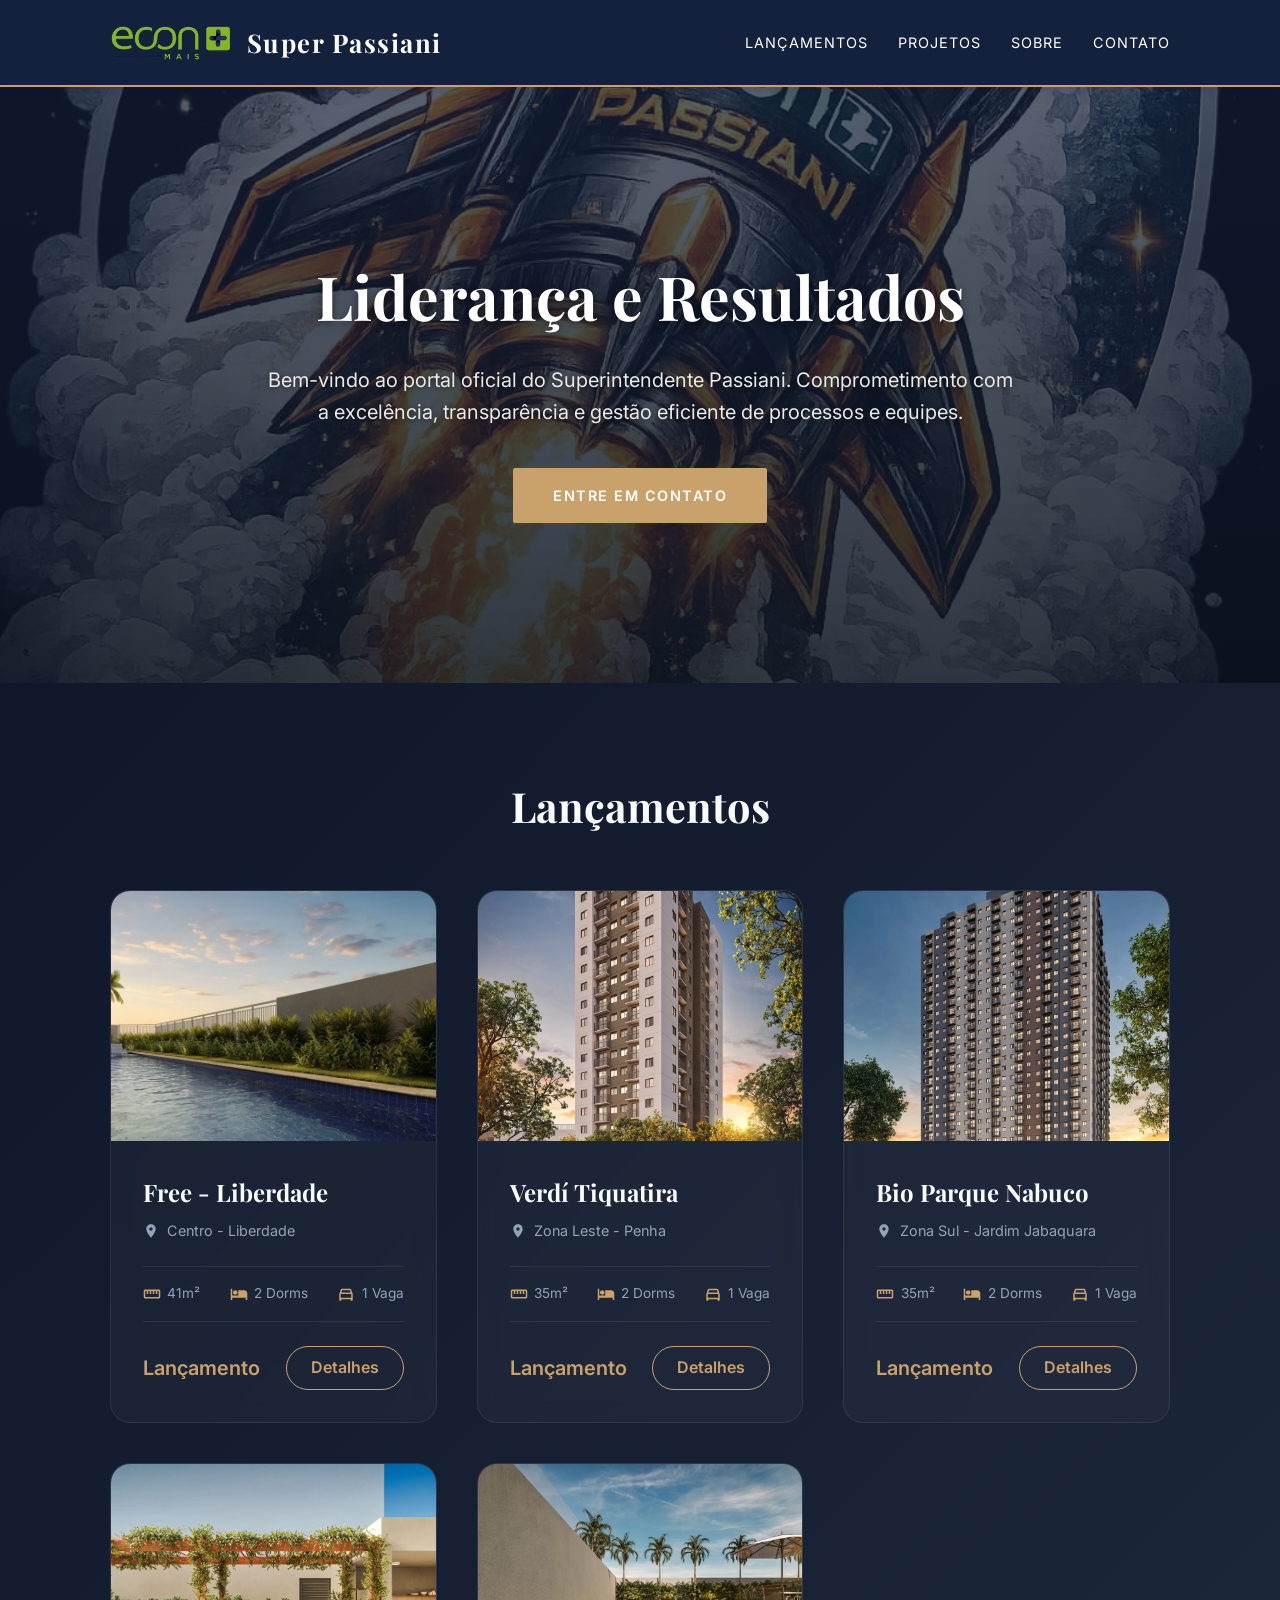
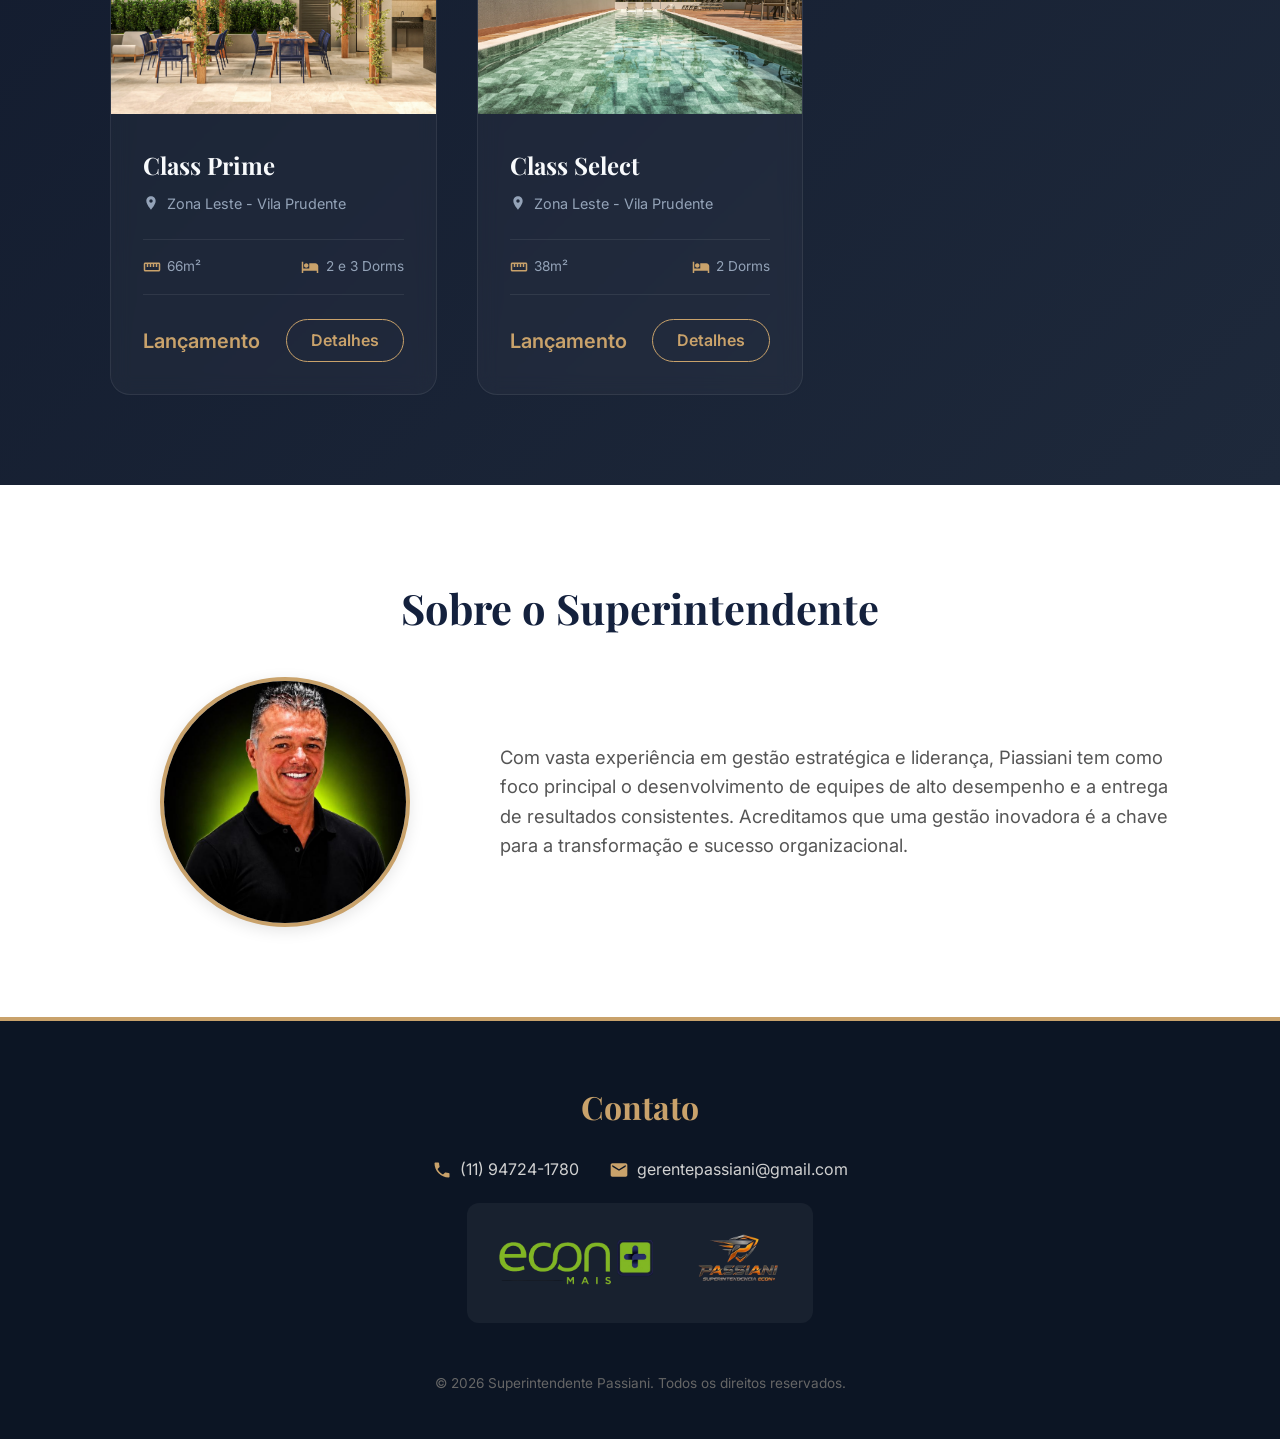
==== commit d42fdec0: "Minor photo fix" ====
--- a/index.html
+++ b/index.html
@@ -35,7 +35,7 @@
             <div class="container">
                 <h1>Liderança e Resultados</h1>
                 <p>Bem-vindo ao portal oficial do Superintendente Passiani. Comprometimento com a excelência, transparência e gestão eficiente de processos e equipes.</p>
-                <a href="https://wa.me/5511999999999" target="_blank" class="btn">Entre em Contato</a>
+                <a href="https://wa.me/5511947241780" target="_blank" class="btn">Entre em Contato</a>
             </div>
         </section>
 
@@ -46,7 +46,7 @@
                 <!-- Card 1 -->
                 <div class="naaby-card">
                     <div style="overflow: hidden;">
-                        <img src="assets/img/freeLiberdade/04.webp" alt="Residencial Bosque das Araucárias" class="naaby-card-img">
+                        <img src="assets/img/freeLiberdade/04.webp" alt="Free Liberdade" class="naaby-card-img">
                     </div>
                     <div class="naaby-card-content">
                         <h3 class="naaby-card-title">Free - Liberdade</h3>
@@ -201,8 +201,8 @@
                 <h2>Sobre o Superintendente</h2>
                 <div class="about-content" style="display: flex; flex-wrap: wrap; align-items: center; justify-content: center; gap: 40px; margin-top: 30px;">
                     <div class="about-image" style="flex: 1 1 250px; max-width: 350px; display: flex; justify-content: center;">
-                        <div style="width: 100%; max-width: 300px; background-color: #f0f0f0; border-radius: 8px; overflow: hidden; border: 4px solid #C9A26B; box-shadow: 0 4px 15px rgba(0,0,0,0.1);">
-                            <img src="assets/img/landingPage/foguetePassiani.webp" alt="Foto Superintendente Piassiani" style="width: 100%; height: auto; display: block;">
+                        <div style="width: 250px; height: 250px; background-color: #f0f0f0; border-radius: 50%; overflow: hidden; display: flex; justify-content: center; align-items: center; border: 4px solid #C9A26B; box-shadow: 0 4px 15px rgba(0,0,0,0.1);">
+                            <img src="assets/img/landingPage/fotoPassiani.webp" alt="Foto Superintendente Piassiani" style="width: 100%; height: 100%; object-fit: cover;">
                         </div>
                     </div>
                     <div class="about-text" style="flex: 2 1 400px; text-align: left;">
--- a/css/style.css
+++ b/css/style.css
@@ -78,7 +78,7 @@
 .hero {
     /* Imagem de fundo arquitetônica com um overlay escuro (azul marinho) para garantir a leitura do texto */
     background: linear-gradient(rgba(20, 33, 61, 0.7), rgba(12, 21, 36, 0.85)),
-                url('../assets/img/landingPage/cabecalhoImg.webp') center center / cover no-repeat;
+                url('../assets/img/landingPage/foguetePassiani.webp') center center / cover no-repeat;
     padding: 160px 0; /* Aumentei um pouco o respiro para destacar mais a imagem */
     text-align: center;
 }
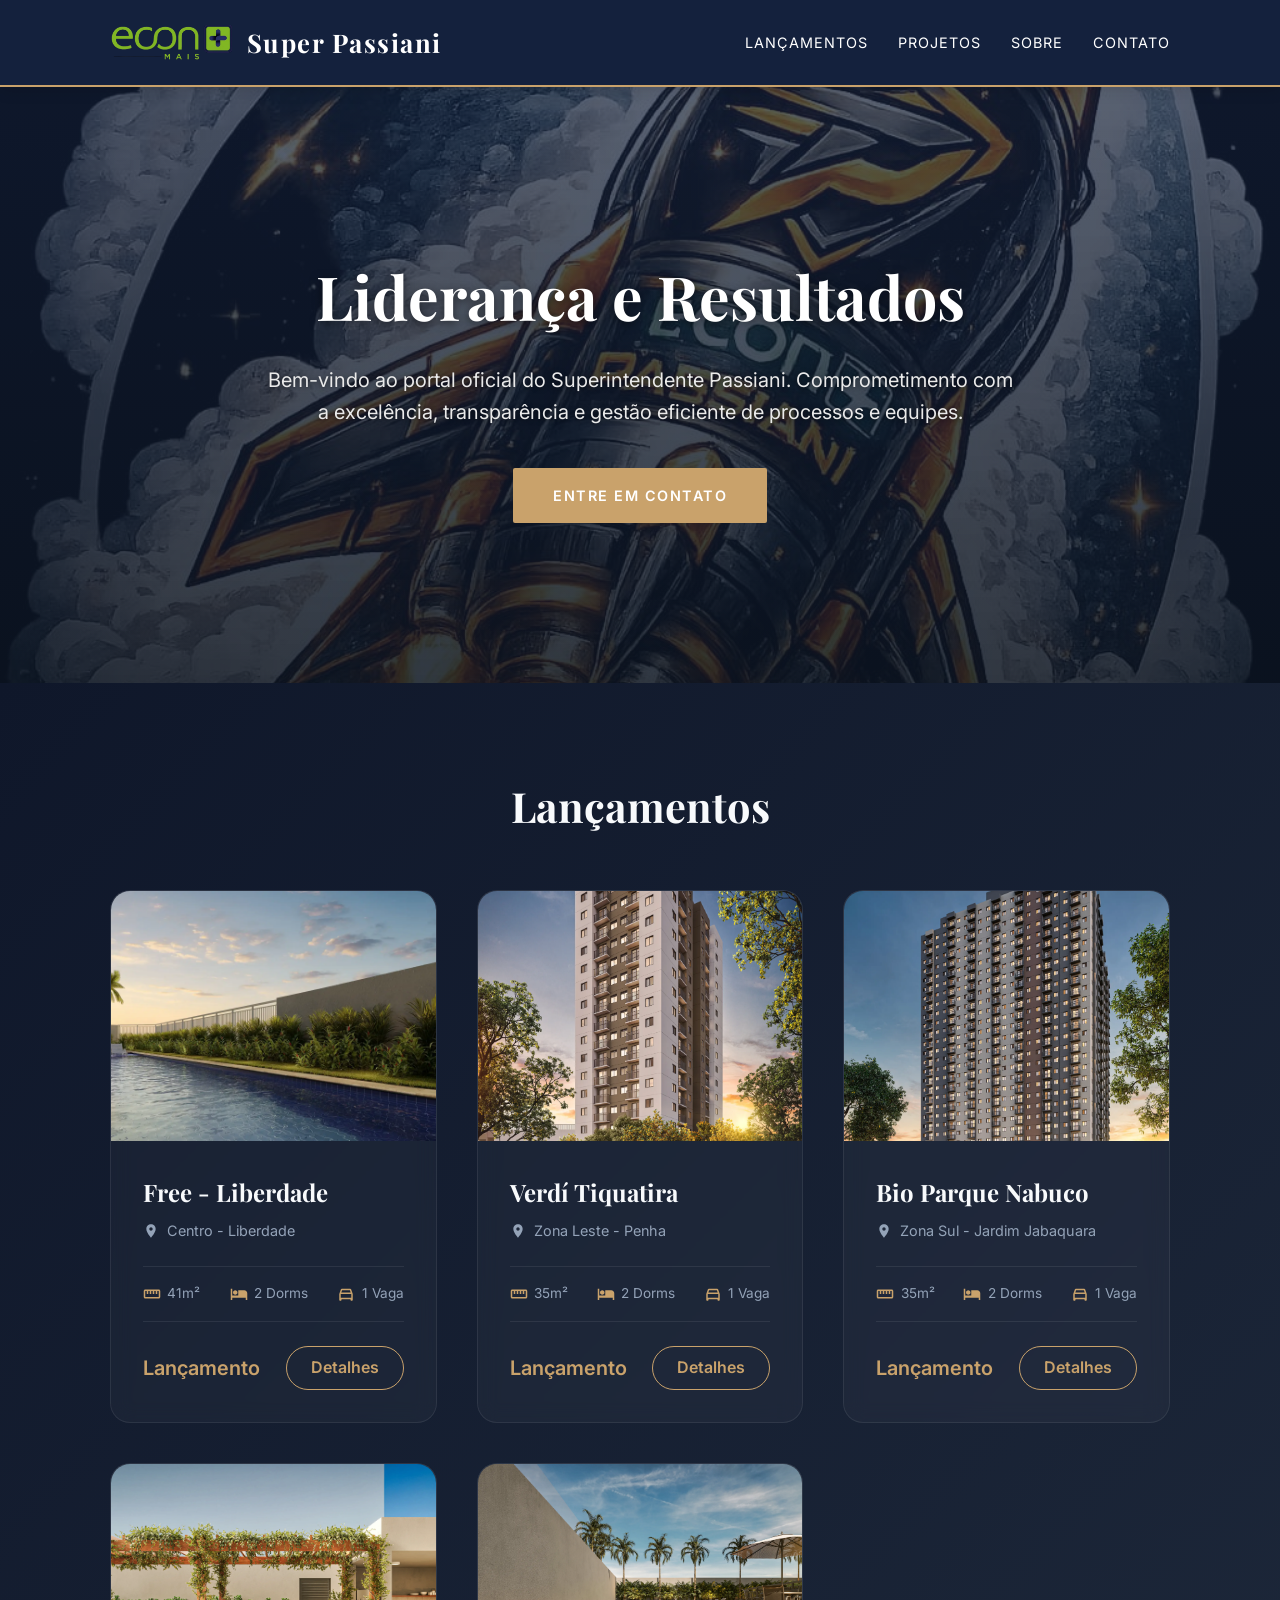
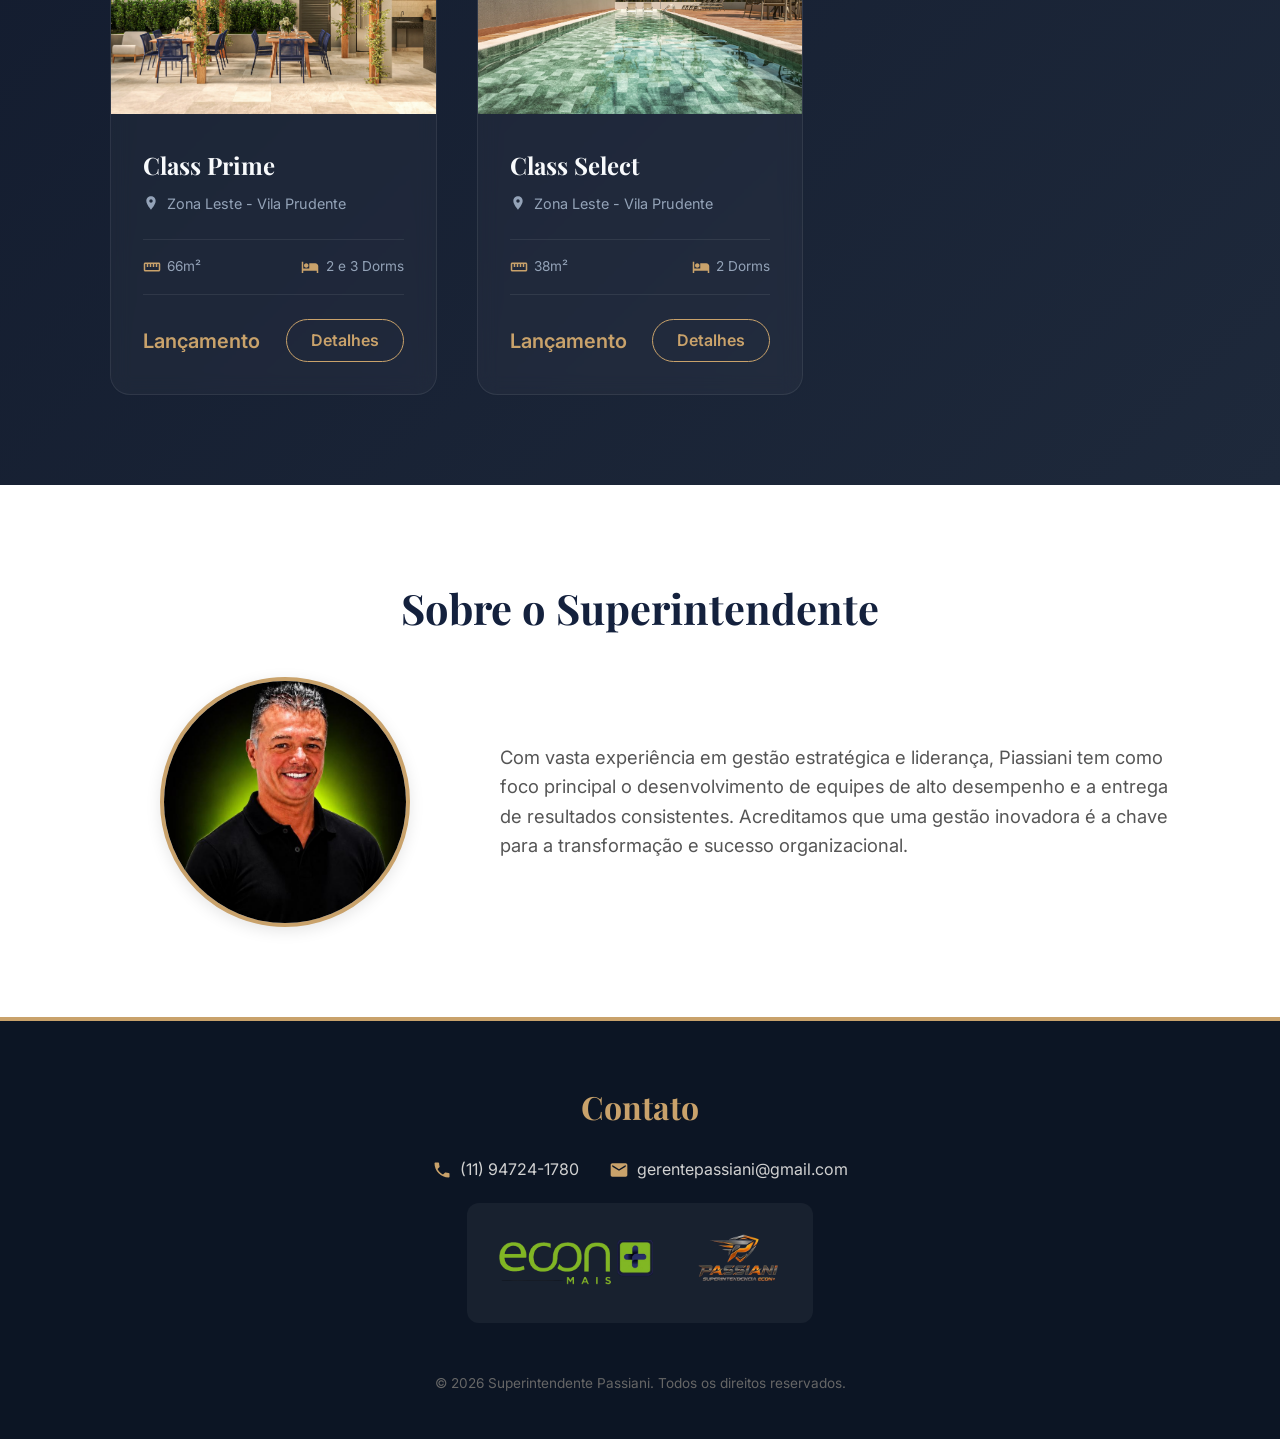
==== commit 09115a6e: "Criada as páginas restantes dos lançamentos" ====
--- a/index.html
+++ b/index.html
@@ -132,7 +132,7 @@
                         </div>
                         <div class="naaby-card-footer">
                             <div class="naaby-price">Lançamento</div>
-                            <a href="#" class="btn-outline stretched-link">Detalhes</a>
+                            <a href="projetos/bioParqueNabuco.html" class="btn-outline stretched-link">Detalhes</a>
                         </div>
                     </div>
                 </div>
@@ -160,7 +160,7 @@
                         </div>
                         <div class="naaby-card-footer">
                             <div class="naaby-price">Lançamento</div>
-                            <a href="#" class="btn-outline stretched-link">Detalhes</a>
+                            <a href="projetos/classPrime.html" class="btn-outline stretched-link">Detalhes</a>
                         </div>
                     </div>
                 </div>
@@ -188,7 +188,7 @@
                         </div>
                         <div class="naaby-card-footer">
                             <div class="naaby-price">Lançamento</div>
-                            <a href="#" class="btn-outline stretched-link">Detalhes</a>
+                            <a href="projetos/classSelect.html" class="btn-outline stretched-link">Detalhes</a>
                         </div>
                     </div>
                 </div>
--- a/css/style.css
+++ b/css/style.css
@@ -78,7 +78,7 @@
 .hero {
     /* Imagem de fundo arquitetônica com um overlay escuro (azul marinho) para garantir a leitura do texto */
     background: linear-gradient(rgba(20, 33, 61, 0.7), rgba(12, 21, 36, 0.85)),
-                url('../assets/img/landingPage/foguetePassiani.webp') center center / cover no-repeat;
+                url('../assets/img/landingPage/foguetePassiani.webp') center 30% / cover no-repeat;
     padding: 160px 0; /* Aumentei um pouco o respiro para destacar mais a imagem */
     text-align: center;
 }
